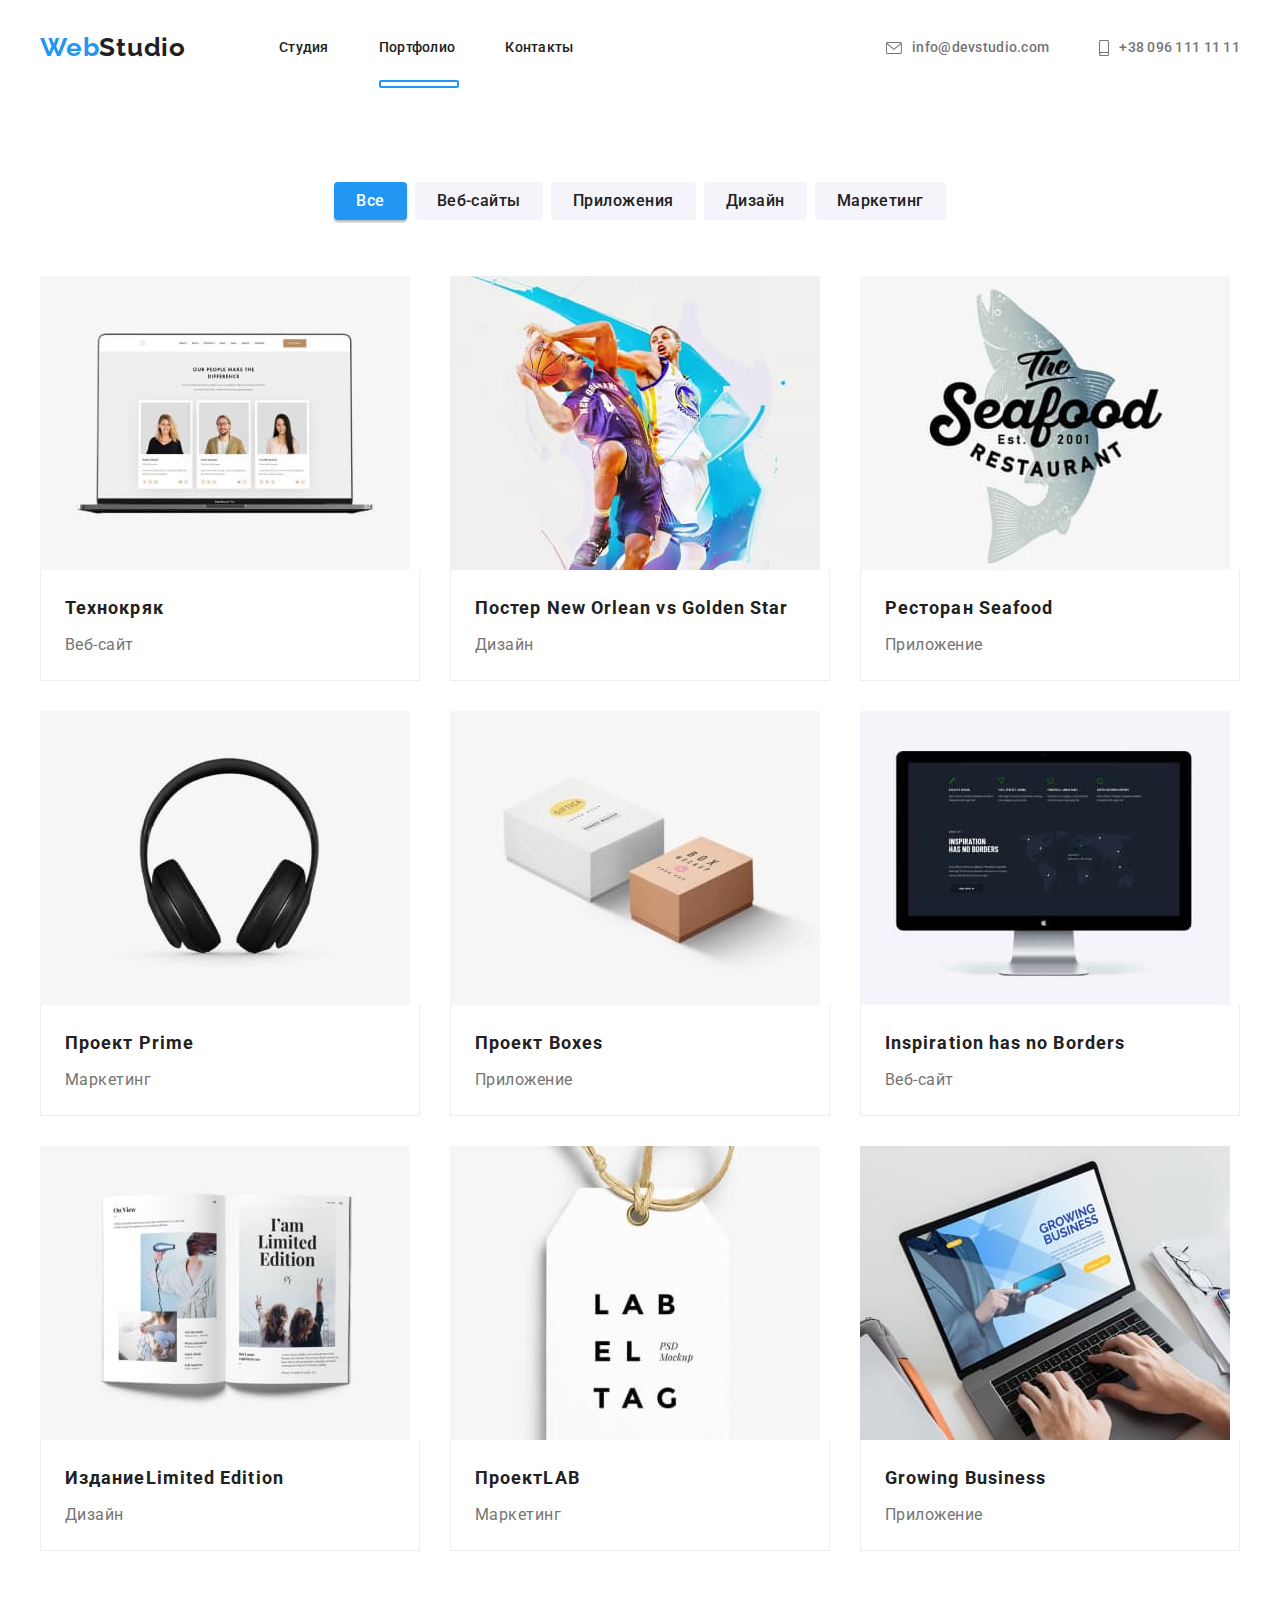
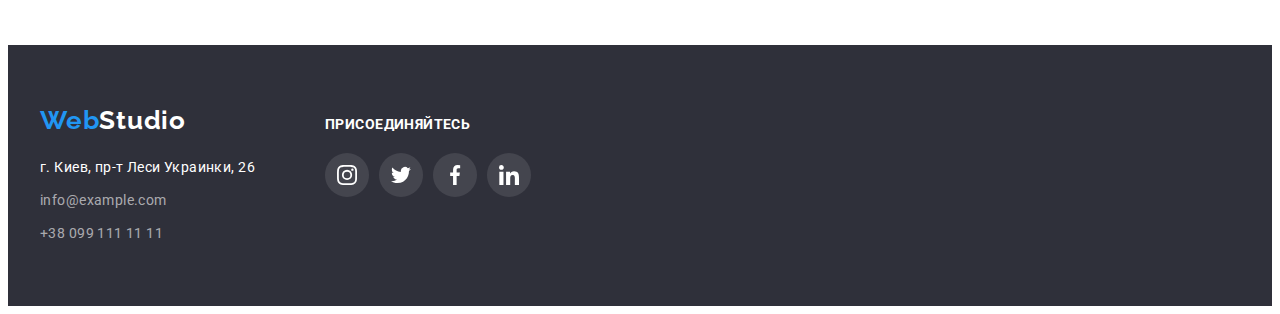
==== portfolio.html @ 401a3b69 "animations+modal window added" ====
<!DOCTYPE html>
<html lang="ru">
  <head>
    <meta charset="UTF-8" />
    <meta http-equiv="X-UA-Compatible" content="IE=edge" />
    <meta name="viewport" content="width=device-width, initial-scale=1.0" />
    <title>Portfolio</title>
    <link rel="preconnect" href="https://fonts.googleapis.com" />
    <link rel="preconnect" href="https://fonts.gstatic.com" crossorigin />
    <link
      href="https://fonts.googleapis.com/css2?family=Raleway:wght@700&family=Roboto:wght@400;500;700;900&display=swap"
      rel="stylesheet"
    />
    <link
      rel="stylesheet"
      href="https://cdnjs.cloudflare.com/ajax/libs/modern-normalize/1.1.0/modern-normalize.min.css"
      integrity="sha512-wpPYUAdjBVSE4KJnH1VR1HeZfpl1ub8YT/NKx4PuQ5NmX2tKuGu6U/JRp5y+Y8XG2tV+wKQpNHVUX03MfMFn9Q=="
      crossorigin="anonymous"
      referrerpolicy="no-referrer"
    />
    <link rel="stylesheet" href="./css/styles.css" />
  </head>

  <body>
    <!-- Header -->
    <header class="site-header">
      <div class="container main-nav">
        <a href="./index.html" lang="en" class="logo link"><span class="accent">Web</span>Studio</a>
        <nav class="site-nav">
          <ul class="nav-list list">
            <li class="nav-item">
              <a href="./index.html" class="nav-link link">Студия</a>
            </li>
            <li class="nav-item">
              <a href="./portfolio.html" class="nav-link link current">Портфолио</a>
            </li>
            <li class="nav-item"><a href="" class="nav-link link">Контакты</a></li>
          </ul>
        </nav>

        <ul class="contacts-list list">
          <li class="contacts-item">
            <a href="mailto:info@devstudio.com" class="contacts-link link">
              <svg class="contacts-icon" width="16" height="12">
                <use href="./images/icons.svg#icon-envelope"></use></svg
              >info@devstudio.com</a
            >
          </li>
          <li class="contacts-item">
            <a href="tel:+380991111111" class="contacts-link link">
              <svg class="contacts-icon" width="10" height="16">
                <use href="./images/icons.svg#icon-smartphone"></use></svg
              >+38 096 111 11 11</a
            >
          </li>
        </ul>
      </div>
    </header>

    <!-- Main section of the page -->
    <main>
      <!-- Section of portfolio works -->
      <section class="works section">
        <div class="container">
          <h1 class="visually-hidden">Наше портфолио</h1>
          <!-- Filter of works -->
          <ul class="works-list list">
            <li class="works-item">
              <button type="button" class="works-button btn-primary active">Все</button>
            </li>
            <li class="works-item">
              <button type="button" class="works-button btn-primary">Веб-сайты</button>
            </li>
            <li class="works-item">
              <button type="button" class="works-button btn-primary">Приложения</button>
            </li>
            <li class="works-item">
              <button type="button" class="works-button btn-primary">Дизайн</button>
            </li>
            <li class="works-item">
              <button type="button" class="works-button btn-primary">Маркетинг</button>
            </li>
          </ul>

          <!-- Works examples -->
          <ul class="examples-list list">
            <li class="examples-item">
              <a href="" class="examples-card">
                <div class="card-tumb">
                  <img src="./images/technocrack.jpg" alt="Ноутбук" width="370" height="294" />
                  <div class="examples-overlay">
                    <p class="examples-overlay-text">
                      Ресурс предлагает комплексные предложения с разным уровнем функционала и
                      сервисов. Все это позволит посетителю получить исчерпывающие сведения о
                      компании или частном лице.
                    </p>
                  </div>
                </div>

                <div class="examples-item-wrapper">
                  <h2 class="examples-title">Технокряк</h2>
                  <p class="examples-text">Веб-сайт</p>
                </div>
              </a>
            </li>

            <li class="examples-item">
              <a href="" class="examples-card">
                <div class="card-tumb">
                  <img
                    src="./images/game-poster.jpg"
                    alt="Два баскетболиста играют баскетбол"
                    width="370"
                    height="294"
                  />
                  <div class="examples-overlay">
                    <p class="examples-overlay-text">
                      Ресурс предлагает комплексные предложения с разным уровнем функционала и
                      сервисов. Все это позволит посетителю получить исчерпывающие сведения о
                      компании или частном лице.
                    </p>
                  </div>
                </div>

                <div class="examples-item-wrapper">
                  <h2 class="examples-title">
                    Постер <span lang="en">New Orlean vs Golden Star</span>
                  </h2>
                  <p class="examples-text">Дизайн</p>
                </div>
              </a>
            </li>

            <li class="examples-item">
              <a href="" class="examples-card">
                <div class="card-tumb">
                  <img
                    src="./images/restorant.jpg"
                    alt="Логотип ресторана"
                    width="370"
                    height="294"
                  />
                  <div class="examples-overlay">
                    <p class="examples-overlay-text">
                      Ресурс предлагает комплексные предложения с разным уровнем функционала и
                      сервисов. Все это позволит посетителю получить исчерпывающие сведения о
                      компании или частном лице.
                    </p>
                  </div>
                </div>

                <div class="examples-item-wrapper">
                  <h2 class="examples-title">Ресторан <span lang="en">Seafood</span></h2>
                  <p class="examples-text">Приложение</p>
                </div>
              </a>
            </li>

            <li class="examples-item">
              <a href="" class="examples-card">
                <div class="card-tumb">
                  <img src="./images/project-prime.jpg" alt="Наушники" width="370" height="294" />
                  <div class="examples-overlay">
                    <p class="examples-overlay-text">
                      Ресурс предлагает комплексные предложения с разным уровнем функционала и
                      сервисов. Все это позволит посетителю получить исчерпывающие сведения о
                      компании или частном лице.
                    </p>
                  </div>
                </div>

                <div class="examples-item-wrapper">
                  <h2 class="examples-title">Проект <span lang="en">Prime</span></h2>
                  <p class="examples-text">Маркетинг</p>
                </div>
              </a>
            </li>

            <li class="examples-item">
              <a href="" class="examples-card">
                <div class="card-tumb">
                  <img
                    src="./images/project-boxes.jpg"
                    alt="Две картонные коробки"
                    width="370"
                    height="294"
                  />
                  <div class="examples-overlay">
                    <p class="examples-overlay-text">
                      Ресурс предлагает комплексные предложения с разным уровнем функционала и
                      сервисов. Все это позволит посетителю получить исчерпывающие сведения о
                      компании или частном лице.
                    </p>
                  </div>
                </div>

                <div class="examples-item-wrapper">
                  <h2 class="examples-title">Проект <span lang="en">Boxes</span></h2>
                  <p class="examples-text">Приложение</p>
                </div>
              </a>
            </li>

            <li class="examples-item">
              <a href="" class="examples-card">
                <div class="card-tumb">
                  <img
                    src="./images/inspiration.jpg"
                    alt="Монитор компьютера"
                    width="370"
                    height="294"
                  />
                  <div class="examples-overlay">
                    <p class="examples-overlay-text">
                      Ресурс предлагает комплексные предложения с разным уровнем функционала и
                      сервисов. Все это позволит посетителю получить исчерпывающие сведения о
                      компании или частном лице.
                    </p>
                  </div>
                </div>
                <div class="examples-item-wrapper">
                  <h2 lang="en" class="examples-title">Inspiration has no Borders</h2>
                  <p class="examples-text">Веб-сайт</p>
                </div>
              </a>
            </li>

            <li class="examples-item">
              <a href="" class="examples-card">
                <div class="card-tumb">
                  <img
                    src="./images/publisher.jpg"
                    alt="Книга ограниченого тиража"
                    width="370"
                    height="294"
                  />
                  <div class="examples-overlay">
                    <p class="examples-overlay-text">
                      Ресурс предлагает комплексные предложения с разным уровнем функционала и
                      сервисов. Все это позволит посетителю получить исчерпывающие сведения о
                      компании или частном лице.
                    </p>
                  </div>
                </div>
                <div class="examples-item-wrapper">
                  <h2 class="examples-title">Издание<span lang="en">Limited Edition</span></h2>
                  <p class="examples-text">Дизайн</p>
                </div>
              </a>
            </li>

            <li class="examples-item">
              <a href="" class="examples-card">
                <div class="card-tumb">
                  <img src="./images/project-lab.jpg" alt="Ярлык" width="370" height="294" />
                  <div class="examples-overlay">
                    <p class="examples-overlay-text">
                      Ресурс предлагает комплексные предложения с разным уровнем функционала и
                      сервисов. Все это позволит посетителю получить исчерпывающие сведения о
                      компании или частном лице.
                    </p>
                  </div>
                </div>
                <div class="examples-item-wrapper">
                  <h2 class="examples-title">Проект<span lang="en">LAB</span></h2>
                  <p class="examples-text">Маркетинг</p>
                </div>
              </a>
            </li>

            <li class="examples-item">
              <a href="" class="examples-card">
                <div class="card-tumb">
                  <img
                    src="./images/growing-business.jpg"
                    alt="Человек работаэт за ноутбуком"
                    width="370"
                    height="294"
                  />
                  <div class="examples-overlay">
                    <p class="examples-overlay-text">
                      Ресурс предлагает комплексные предложения с разным уровнем функционала и
                      сервисов. Все это позволит посетителю получить исчерпывающие сведения о
                      компании или частном лице.
                    </p>
                  </div>
                </div>
                <div class="examples-item-wrapper">
                  <h2 lang="en" class="examples-title">Growing Business</h2>
                  <p class="examples-text">Приложение</p>
                </div>
              </a>
            </li>
          </ul>
        </div>
      </section>
    </main>

    <!-- Footer -->
    <footer class="footer">
      <div class="container">
        <div class="adress-wrapper">
          <a href="./index.html" lang="en" class="logo link"
            ><span class="accent">Web</span>Studio</a
          >
          <address class="adress">
            <ul class="adress-list list">
              <li class="adress-item">
                <a
                  href="https://goo.gl/maps/kHpRwScm4gV7EPfF7"
                  target="_blank"
                  rel="noopener noreferer nofollow"
                  class="adress-link link"
                  >г. Киев, пр-т Леси Украинки, 26</a
                >
              </li>

              <li class="adress-item">
                <a href="mailto:info@example.com" class="adress-link link adress-color"
                  >info@example.com</a
                >
              </li>

              <li class="adress-item">
                <a href="tel:+380991111111" class="adress-link link adress-color"
                  >+38 099 111 11 11</a
                >
              </li>
            </ul>
          </address>
        </div>

        <div class="socials-wrapper">
          <p class="socials-title">Присоединяйтесь</p>
          <ul class="socials-list list">
            <li class="socials-item">
              <a href="" class="socials-link" aria-label="instagram">
                <svg class="socials-icon" width="20" height="20">
                  <use href="./images/icons.svg#icon-instagram"></use>
                </svg>
              </a>
            </li>
            <li class="socials-item">
              <a href="" class="socials-link" aria-label="twitter">
                <svg class="socials-icon" width="20" height="20">
                  <use href="./images/icons.svg#icon-twitter"></use>
                </svg>
              </a>
            </li>
            <li class="socials-item">
              <a href="" class="socials-link" aria-label="facebook">
                <svg class="socials-icon" width="20" height="20">
                  <use href="./images/icons.svg#icon-facebook"></use>
                </svg>
              </a>
            </li>
            <li class="socials-item">
              <a href="" class="socials-link" aria-label="linkedin">
                <svg class="socials-icon" width="20" height="20">
                  <use href="./images/icons.svg#icon-linkedin"></use>
                </svg>
              </a>
            </li>
          </ul>
        </div>
      </div>
    </footer>
  </body>
</html>
---- css/styles.css ----
/* Set of colors */
:root {
  --accent-color: #2196f3;

  --first-icon-color: #afb1b8;
  --second-icon-color: #ffffff;
  --third-icon-color: rgba(255, 255, 255, 0.1);

  --header-border-color: #ececec;
  --cards-border-color: #eeeeee;

  --first-title-color: #ffffff;
  --second-title-color: #212121;
  --third-title-color: #000000;

  --first-text-color: #757575;
  --second-text-color: #ffffff;
  --third-text-color: rgba(255, 255, 255, 0.6);

  --first-bg-color: #ffffff;
  --second-bg-color: #e5e5e5;
  --third-bg-color: #f5f4fa;
  --fourth-bg-color: #2f303a;
  --hero-bg-color: #c4c4c4;
  --fifth-bg-color: #757575;

  --first-btn-color: #2196f3;
  --second-btn-color: #188ce8;
  --third-btn-color: #f5f4fa;

  --section-padding-size: 94px;
  --photo-gap-size: 30px;
  --card-gap-size: 30px;
  --footer-padding-size: 60px;

  --bg-color-opacity: rgba(47, 48, 58, 0.8);

  --cards-bg-color: rgba(33, 150, 243, 0.9);

  --timing-function: cubic-bezier(0.4, 0, 0.2, 1);

  --modal-backdrop-color: rgba(0, 0, 0, 0.2);
}

h1,
h2,
h3,
h4,
h5,
h6,
p,
ul {
  margin-top: 0;
  margin-bottom: 0;
}

img {
  display: block;
  max-width: 100%;
  height: auto;
}

body {
  color: var(--first-text-color);
  background-color: var(--first-bg-color);
  font-family: 'Roboto', sans-serif;
}

/* Making the title hidden */
.visually-hidden {
  position: absolute;
  white-space: nowrap;
  width: 1px;
  height: 1px;
  overflow: hidden;
  border: 0;
  padding: 0;
  clip: rect(0 0 0 0);
  clip-path: inset(50%);
  margin: -1px;
}

/* Reset of list */
.list {
  padding-left: 0;
  padding-right: 0;

  list-style: none;
}

/* Reset of text underline */
.link {
  text-decoration: none;
}

/* Setting the accent colour */
.accent {
  color: var(--accent-color);
}

/* Setting the button properties */
.button {
  padding: 10px 32px;
  min-width: 200px;

  align-items: center;
  font-family: inherit;
  font-weight: 700;
  font-size: 16px;
  letter-spacing: 0.06em;
  line-height: 1.88;
  text-align: center;

  border-radius: 4px;
  border: transparent;
  box-shadow: 0px 4px 4px rgba(0, 0, 0, 0.15);
}

.title {
  margin-bottom: 50px;

  color: var(--second-title-color);
  font-weight: 700;
  font-size: 36px;
  letter-spacing: 0.03em;
  line-height: 1.17;
  text-align: center;
}

.container {
  margin-left: auto;
  margin-right: auto;
  width: 1200px;
  padding-left: 15px;
  padding-right: 15px;

  /* outline: 2px solid tomato; */
}

.section {
  padding-top: var(--section-padding-size);
  padding-bottom: var(--section-padding-size);
}

/* ---------------------Header----------------------- */
.main-nav {
  display: flex;
  align-items: center;
}

.logo {
  display: block;
  padding-top: 24px;
  padding-bottom: 25px;
  margin-right: 93px;

  font-family: 'Raleway';
  font-weight: 700;
  font-size: 26px;
  line-height: 1.19;
  letter-spacing: 0.03em;
  color: var(--second-title-color);
}

.site-nav {
  display: flex;

  font-weight: 500;
  font-size: 14px;
  line-height: 1.14;
  letter-spacing: 0.02em;
}

.nav-list {
  display: flex;

  color: var(--second-title-color);
}

.nav-item {
  position: relative;
}

.nav-item:not(:last-child) {
  margin-right: 50px;
}

.nav-link {
  display: block;
  padding-top: 32px;
  padding-bottom: 32px;

  color: inherit;

  transition: color 250ms var(--timing-function);
}

.nav-link::after {
  content: '';

  position: absolute;
  bottom: 0;
  left: 0;
  width: 100%;
  height: 4px;

  display: block;

  border: 2px solid var(--accent-color);
  border-radius: 2px;

  transform: scaleX(0);

  transition: transform 250ms var(--timing-function);
}

.nav-link:hover::after,
.nav-link:focus::after {
  transform: scaleX(1);
}

.nav-link:hover,
.nav-link:focus {
  color: var(--accent-color);
}

.nav-link.current::after {
  transform: none;
}

/* -----Contacts----- */
.contacts-list {
  display: flex;
  margin-left: auto;

  font-weight: 500;
  font-size: 14px;
  line-height: 1.14;
  letter-spacing: 0.02em;
}

.contacts-item:not(:last-child) {
  margin-right: 50px;
}

.contacts-link {
  display: block;
  padding-top: 32px;
  padding-bottom: 32px;

  color: inherit;

  transition: color 250ms var(--timing-function);
}

.contacts-link:hover,
.contacts-link:focus {
  color: var(--accent-color);
}

.contacts-icon {
  vertical-align: middle;
  fill: currentColor;
  margin-right: 10px;
}

/* ---------------------Main part of first page----------------------- */
/* -----Hero----- */
.hero {
  text-align: center;
}

.hero-overlay {
  margin-right: auto;
  margin-left: auto;
  padding-top: 200px;
  padding-bottom: 200px;

  height: 600px;
  max-width: 1600px;
  background-color: var(--hero-bg-color);
  background-image: linear-gradient(rgba(47, 48, 58, 0.4), rgba(47, 48, 58, 0.4)),
    url(../images/hero-img.jpg);
  background-size: cover;
  background-position: center;
}

.hero-title {
  margin: 0 auto 30px auto;
  max-width: 696px;

  font-weight: 900;
  font-size: 44px;
  line-height: 1.36;
  letter-spacing: 0.06em;
  text-transform: uppercase;
  color: var(--first-title-color);
}

/* Button */
.button.btn-primary {
  color: var(--second-text-color);
  background-color: var(--first-btn-color);

  transition: background-color 250ms var(--timing-function);
}

.button.btn-primary:hover,
.button.btn-primary:focus {
  background-color: var(--second-btn-color);
}

/* -----Advantages----- */

.advantages-list {
  display: flex;
}

.advantages-items {
  max-width: calc((100% - 3 * var(--card-gap-size)) / 4);
}

.advantages-items:not(:last-child) {
  margin-right: var(--card-gap-size);
}

.advantages-wrap {
  display: flex;
  justify-content: center;
  align-items: center;

  height: 120px;
  background-color: var(--third-bg-color);
}

.advantages-icon {
  width: 70px;
  height: 70px;
}

.advantages-title {
  margin-bottom: 10px;

  font-weight: 700;
  font-size: 14px;
  line-height: 1.14;
  letter-spacing: 0.03em;
  text-transform: uppercase;
  color: var(--second-title-color);
}

.advantages-text {
  font-size: 14px;
  line-height: 1.71;
  letter-spacing: 0.03em;
}

/* -----About----- */
.about {
  padding-bottom: var(--section-padding-size);
}

.about-list {
  display: flex;
}

.about-item {
  position: relative;
}

.about-item {
  flex-basis: calc((100% - 2 * var(--photo-gap-size)) / 3);
}

.about-item:not(:last-child) {
  margin-right: var(--photo-gap-size);
}

.about-text {
  position: absolute;
  left: 0;
  bottom: 0;

  padding: 27px 0;

  width: 370px;
  height: 70px;

  text-transform: uppercase;
  font-weight: 700;
  font-size: 14px;
  line-height: 1.14;
  text-align: center;
  letter-spacing: 0.03em;
  color: var(--first-title-color);
  background-color: var(--bg-color-opacity);
}

/* -----Team----- */
.team {
  background-color: var(--third-bg-color);
  text-align: center;
}

.team-list {
  display: flex;
}

.team-item {
  flex-basis: calc((100% - 3 * var(--card-gap-size)) / 4);

  font-size: 16px;
  line-height: 1.19;
  letter-spacing: 0.03em;

  box-shadow: 0px 1px 3px rgba(0, 0, 0, 0.12), 0px 1px 1px rgba(0, 0, 0, 0.14),
    0px 2px 1px rgba(0, 0, 0, 0.2);
  border-radius: 0px 0px 4px 4px;
}

.team-item:not(:last-child) {
  margin-right: var(--card-gap-size);
}

.team-wrapper {
  padding-top: 30px;
  padding-bottom: 30px;

  background-color: var(--first-bg-color);
  border-radius: 0px 0px 4px 4px;
}

.team-item-title {
  margin-bottom: 10px;

  font-size: 16px;
  font-weight: 500;
  color: var(--second-title-color);
}

.team-text {
  margin-bottom: 16px;
}

.team-socials-list {
  display: flex;
  justify-content: center;
}

.team-socials-item {
  height: 44px;
  width: 44px;
}

.team-socials-item:not(:last-child) {
  margin-right: 10px;
}

.team-socials-link {
  width: 100%;
  height: 100%;
  display: flex;
  justify-content: center;
  align-items: center;

  color: var(--first-icon-color);
  background-color: transparent;
  border-radius: 50%;

  transition: color 250ms var(--timing-function), background-color 250ms var(--timing-function);
}

.team-socials-link:hover,
.team-socials-link:focus {
  color: var(--second-text-color);
  background-color: var(--accent-color);
}

.team-socials-icon {
  fill: currentColor;
}

/* -----Clients----- */
.clients-list {
  display: flex;
}

.clients-item {
  height: 92px;
  width: 170px;
}

.clients-item:not(:last-child) {
  margin-right: var(--card-gap-size);
}

.clients-link {
  display: flex;
  justify-content: center;
  align-items: center;

  width: 100%;
  height: 100%;

  outline: transparent;
  border: 1px solid var(--first-icon-color);
  border-radius: 4px;
  color: var(--first-icon-color);

  transition: color 250ms var(--timing-function), border 250ms var(--timing-function);
}

.clients-link:hover,
.clients-link:focus {
  color: var(--accent-color);
  border: 1px solid var(--accent-color);
}

.clients-icon {
  fill: currentColor;
}

/* ---------------------Footer----------------------- */
.footer {
  padding-top: var(--footer-padding-size);
  padding-bottom: var(--footer-padding-size);

  background-color: var(--fourth-bg-color);
}

.footer > .container {
  display: flex;
  align-items: baseline;
}

.adress-wrapper {
  margin-right: 70px;
}

.footer .logo {
  margin-bottom: 20px;
  padding-top: 0;
  padding-bottom: 0;
  margin-right: 0;

  color: var(--first-title-color);
}

.adress-item {
  font-size: 14px;
  line-height: 1.71;
  letter-spacing: 0.03em;
  color: var(--first-title-color);
}

.adress-item:not(:last-child) {
  margin-bottom: 9px;
}

.adress-link {
  color: inherit;
  font-style: normal;

  transition: color 250ms var(--timing-function);
}

.adress-link:hover,
.adress-link:focus {
  color: var(--accent-color);
}

.adress-color {
  color: var(--third-text-color);
}

.socials-title {
  margin-bottom: 20px;

  text-transform: uppercase;
  font-weight: 700;
  color: var(--first-title-color);
  font-size: 14px;
  line-height: 1.14;
  letter-spacing: 0.03em;
}

.socials-list {
  display: flex;
}

.socials-item {
  width: 44px;
  height: 44px;
}

.socials-item:not(:last-child) {
  margin-right: 10px;
}

.socials-link {
  display: flex;
  justify-content: center;
  align-items: center;

  width: 100%;
  height: 100%;

  border-radius: 50%;
  background-color: var(--third-icon-color);
  color: var(--second-icon-color);

  transition: background-color 250ms var(--timing-function);
}

.socials-link:hover,
.socials-link:focus {
  background-color: var(--accent-color);
}

.socials-icon {
  fill: currentColor;
}

/* ---------------------Main part of portfolio page----------------------- */
/* -----Buttons line----- */
.works-list {
  display: flex;
  justify-content: center;
  margin-bottom: 56px;
}

.works-item:not(:last-child) {
  margin-right: 8px;
}

.works-button {
  border-radius: 4px;
  border: transparent;
  padding: 6px 22px;

  font-weight: 500;
  font-size: 16px;
  line-height: 1.62;
  text-align: center;
  letter-spacing: 0.03em;
}

.works-button.btn-primary {
  font-family: inherit;
  color: var(--second-title-color);
  background-color: var(--third-btn-color);

  transition: color 250ms var(--timing-function), background-color 250ms var(--timing-function),
    box-shadow 250ms var(--timing-function);
}

.works-button.btn-primary:hover,
.works-button.btn-primary:focus {
  outline: transparent;
  color: var(--first-title-color);
  background-color: var(--first-btn-color);
  box-shadow: 0px 3px 1px rgba(0, 0, 0, 0.1), 0px 1px 2px rgba(0, 0, 0, 0.08),
    0px 2px 2px rgba(0, 0, 0, 0.12);
}

.works-button.active {
  color: var(--first-title-color);
  background-color: var(--first-btn-color);
  box-shadow: 0px 3px 1px rgba(0, 0, 0, 0.1), 0px 1px 2px rgba(0, 0, 0, 0.08),
    0px 2px 2px rgba(0, 0, 0, 0.12);
}

/* works examples sheet */
.examples-list {
  display: flex;
  flex-wrap: wrap;
  margin: calc(var(--card-gap-size) / -2);
}

.examples-item {
  flex-basis: calc((100% - (3 * var(--card-gap-size))) / 3);
  margin: calc(var(--card-gap-size) / 2);
}

.examples-card {
  display: block;
  text-decoration: none;

  transition: box-shadow 250ms var(--timing-function);
}

.examples-card:hover,
.examples-card:focus {
  box-shadow: 0px 1px 1px rgba(0, 0, 0, 0.12), 0px 4px 4px rgba(0, 0, 0, 0.06),
    1px 4px 6px rgba(0, 0, 0, 0.16);
}

.card-tumb {
  position: relative;
  overflow: hidden;
}

.examples-overlay {
  position: absolute;
  top: 100%;
  left: 0;

  width: 100%;
  height: 100%;

  background-color: var(--cards-bg-color);
  transition: transform 250ms var(--timing-function);
}

.examples-card:hover .examples-overlay,
.examples-card:focus .examples-overlay {
  transform: translateY(-100%);
}

.examples-overlay-text {
  position: absolute;
  top: 50%;
  left: 50%;
  transform: translate(-50%, -50%);

  width: 322px;
  min-height: 168px;

  font-size: 18px;
  line-height: 1.56;
  letter-spacing: 0.03em;
  color: var(--first-title-color);
}

.examples-item-wrapper {
  padding: 20px 24px 20px 24px;
  border-bottom: 1px solid var(--cards-border-color);
  border-left: 1px solid var(--cards-border-color);
  border-right: 1px solid var(--cards-border-color);
}

.examples-title {
  margin-bottom: 4px;

  font-weight: 700;
  font-size: 18px;
  line-height: 2;
  letter-spacing: 0.06em;
  color: var(--second-title-color);
}

.examples-text {
  font-size: 16px;
  line-height: 1.88;
  letter-spacing: 0.03em;
  color: var(--first-text-color);
}

.backdrop {
  position: fixed;

  top: 0;
  left: 0;

  width: 100vw;
  height: 100vh;

  background-color: var(--modal-backdrop-color);
  opacity: 1;
  transition: opacity 250ms var(--timing-function);
}

.backdrop.is-hidden {
  opacity: 0;
  pointer-events: none;
}

.backdrop.is-hidden .modal-window {
  transform: translate(-50%, -50%) scale(1.1);
}

.modal-window {
  position: absolute;
  top: 50%;
  left: 50%;
  transform: translate(-50%, -50%) scale(1);

  min-height: 581px;
  min-width: 528px;

  background-color: var(--first-bg-color);
  box-shadow: 0px 1px 3px rgba(0, 0, 0, 0.12), 0px 1px 1px rgba(0, 0, 0, 0.14),
    0px 2px 1px rgba(0, 0, 0, 0.2);
  border-radius: 4px;

  transition: transform 250ms var(--timing-function);
}

.modal-button {
  position: absolute;
  right: 8px;
  top: 8px;

  display: flex;
  justify-content: center;
  align-items: center;

  width: 30px;
  height: 30px;

  border: 1px solid rgba(0, 0, 0, 0.1);
  border-radius: 50%;
  fill: var(--third-title-color);

  transition: color 250ms var(--timing-function);
}

.modal-button:hover {
  color: var(--accent-color);
}

.modal-button-icon {
  fill: currentColor;
}
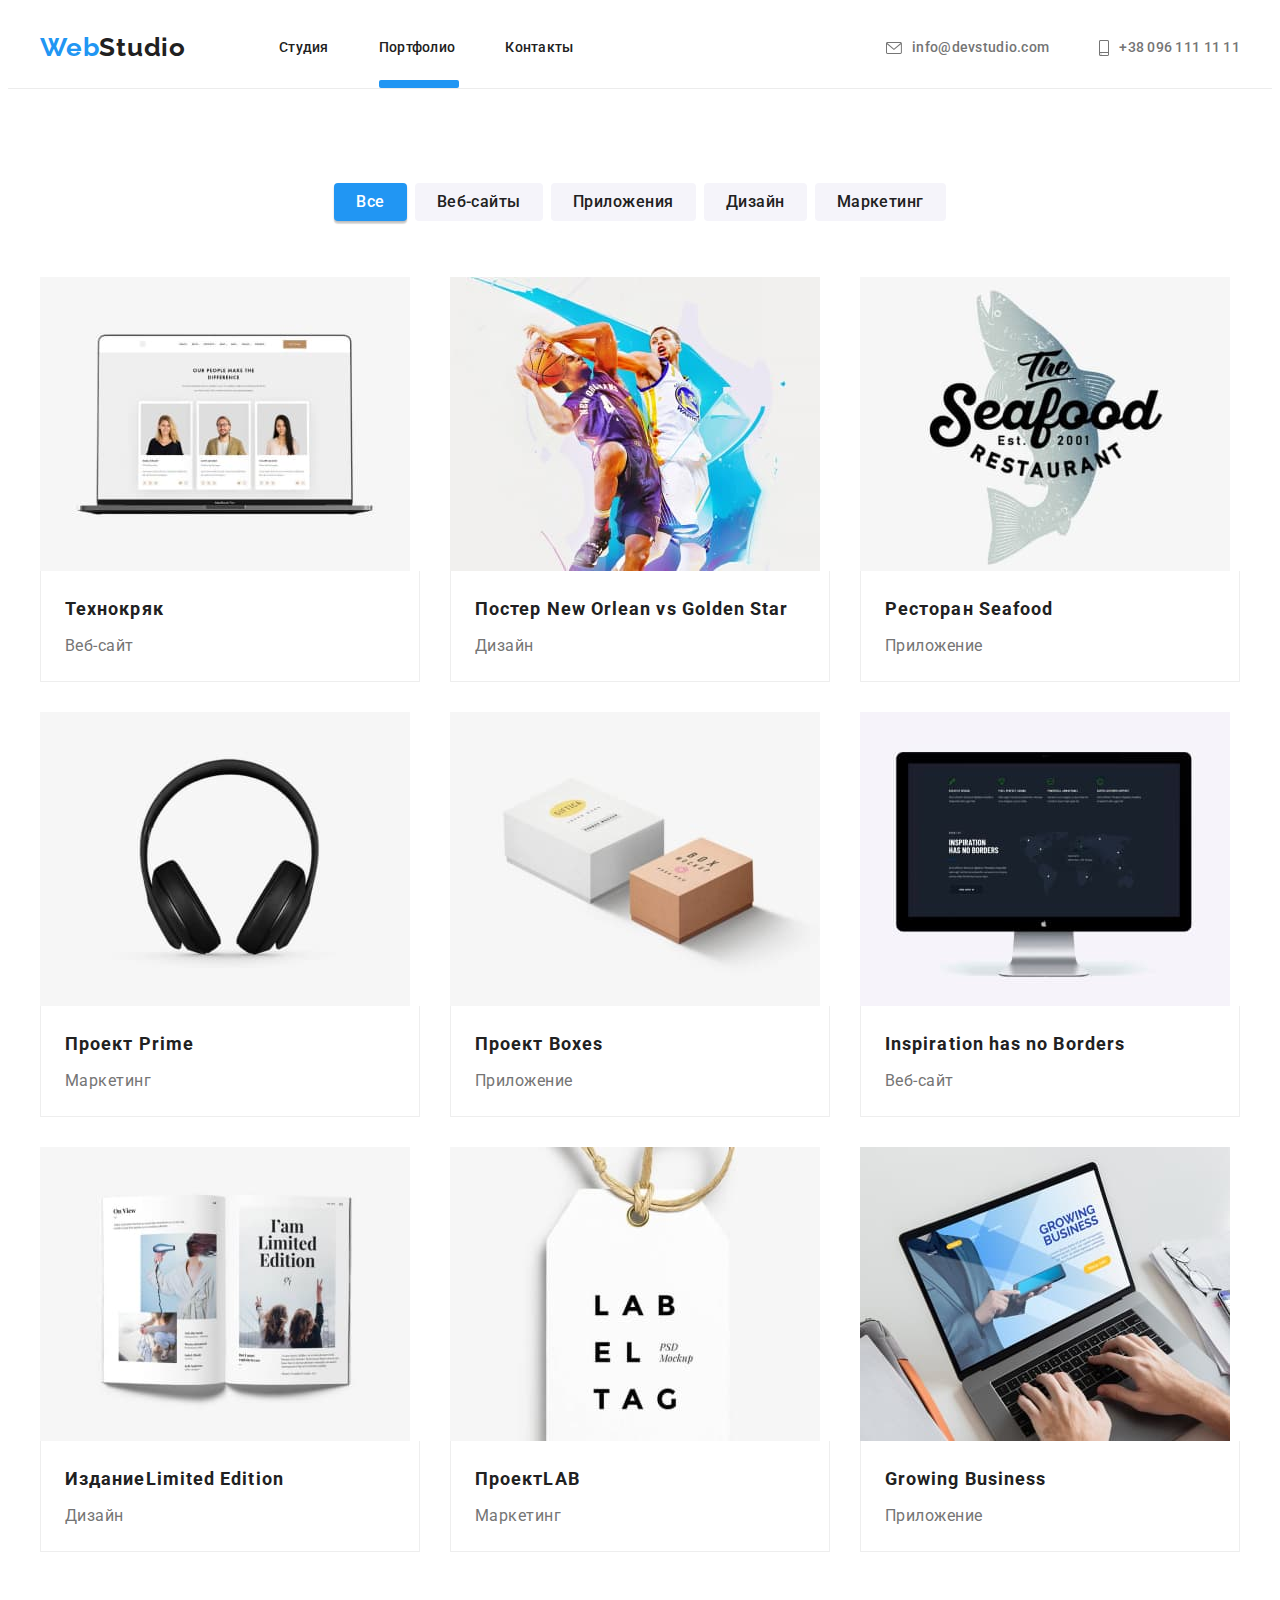
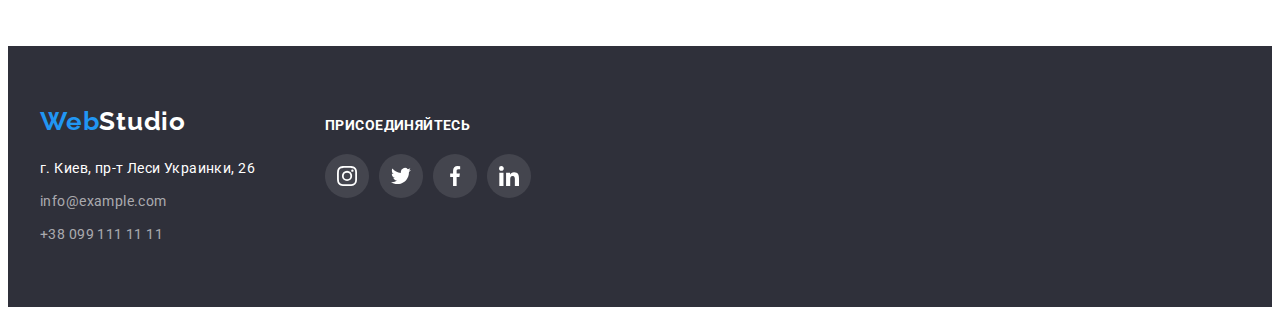
==== commit d0ada0ca: "homework check" ====
--- a/portfolio.html
+++ b/portfolio.html
@@ -23,7 +23,7 @@
 
   <body>
     <!-- Header -->
-    <header class="site-header">
+    <header class="page-header">
       <div class="container main-nav">
         <a href="./index.html" lang="en" class="logo link"><span class="accent">Web</span>Studio</a>
         <nav class="site-nav">
--- a/css/styles.css
+++ b/css/styles.css
@@ -143,6 +143,10 @@
 }
 
 /* ---------------------Header----------------------- */
+.page-header {
+  border-bottom: 1px solid var(--header-border-color);
+}
+
 .main-nav {
   display: flex;
   align-items: center;
@@ -208,6 +212,7 @@
 
   border: 2px solid var(--accent-color);
   border-radius: 2px;
+  background-color: var(--accent-color);
 
   transform: scaleX(0);
 
@@ -328,6 +333,7 @@
   display: flex;
   justify-content: center;
   align-items: center;
+  margin-bottom: 30px;
 
   height: 120px;
   background-color: var(--third-bg-color);
@@ -380,8 +386,9 @@
   position: absolute;
   left: 0;
   bottom: 0;
-
-  padding: 27px 0;
+  display: flex;
+  justify-content: center;
+  align-items: center;
 
   width: 370px;
   height: 70px;
@@ -767,15 +774,18 @@
 
   background-color: var(--modal-backdrop-color);
   opacity: 1;
-  transition: opacity 250ms var(--timing-function);
+  visibility: visible;
+  transition: opacity 250ms var(--timing-function), visibility 250ms var(--timing-function);
 }
 
 .backdrop.is-hidden {
   opacity: 0;
   pointer-events: none;
+  visibility: hidden;
 }
 
 .backdrop.is-hidden .modal-window {
+  opacity: 0;
   transform: translate(-50%, -50%) scale(1.1);
 }
 
@@ -792,8 +802,9 @@
   box-shadow: 0px 1px 3px rgba(0, 0, 0, 0.12), 0px 1px 1px rgba(0, 0, 0, 0.14),
     0px 2px 1px rgba(0, 0, 0, 0.2);
   border-radius: 4px;
-
-  transition: transform 250ms var(--timing-function);
+  opacity: 1;
+
+  transition: transform 250ms var(--timing-function), opacity 250ms var(--timing-function);
 }
 
 .modal-button {
